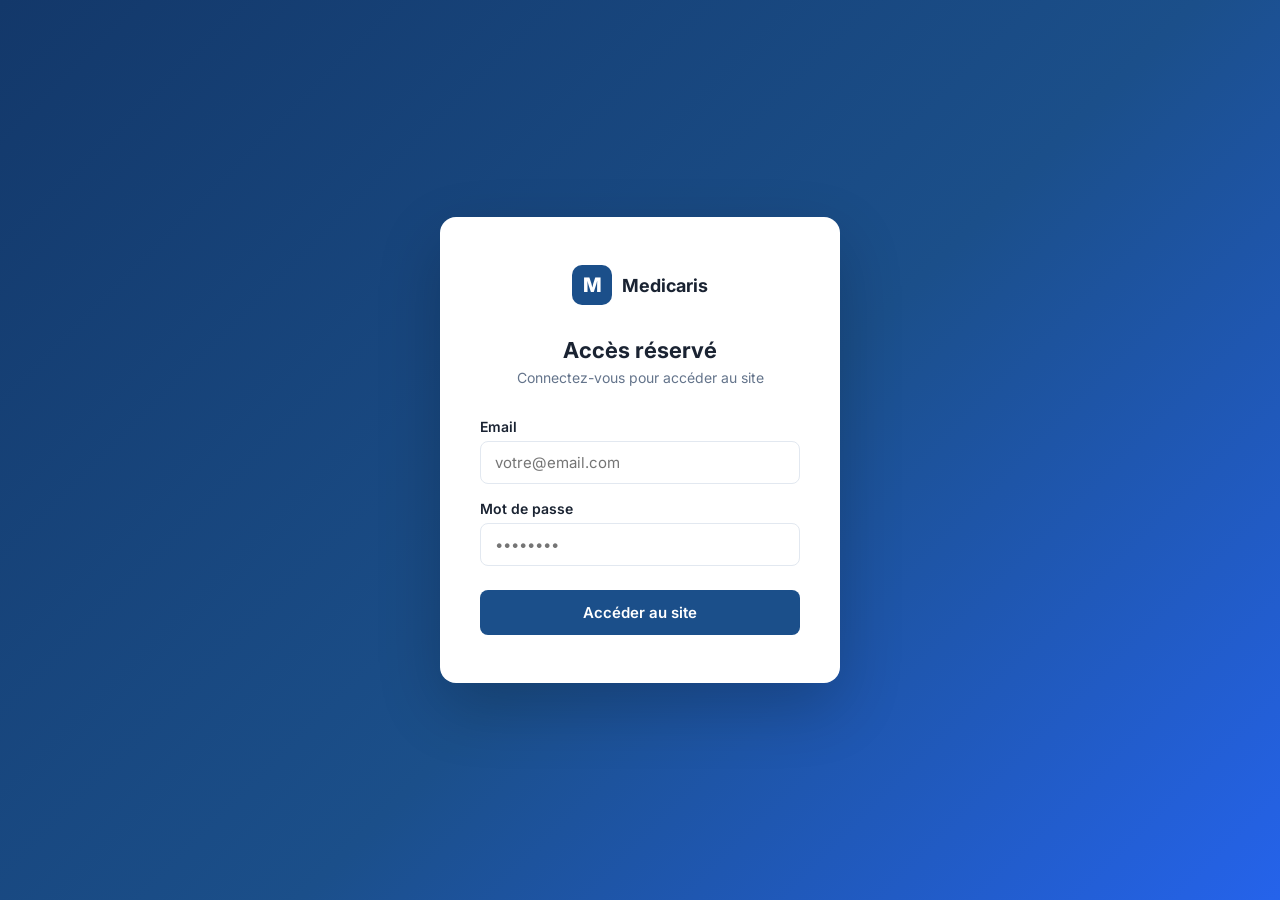
==== login.html @ 0b8a934f "Add login page and protect homepage Page de login sur / avec verification JS, homepage accessible su" ====
<!DOCTYPE html>
<html lang="fr">
<head>
  <meta charset="UTF-8" />
  <meta name="viewport" content="width=device-width, initial-scale=1.0" />
  <title>Accès — Medicaris</title>
  <link rel="preconnect" href="https://fonts.googleapis.com" />
  <link rel="preconnect" href="https://fonts.gstatic.com" crossorigin />
  <link href="https://fonts.googleapis.com/css2?family=Inter:wght@400;500;600;700&display=swap" rel="stylesheet" />
  <style>
    *, *::before, *::after { box-sizing: border-box; margin: 0; padding: 0; }
    body {
      font-family: 'Inter', system-ui, sans-serif;
      min-height: 100vh;
      background: linear-gradient(135deg, #13386A 0%, #1B4F8A 55%, #2563EB 100%);
      display: flex; align-items: center; justify-content: center;
      padding: 24px;
    }
    .card {
      background: #fff; border-radius: 16px;
      padding: 48px 40px; width: 100%; max-width: 400px;
      box-shadow: 0 24px 64px rgba(0,0,0,.2);
    }
    .logo {
      display: flex; align-items: center; gap: 10px;
      margin-bottom: 32px; justify-content: center;
    }
    .logo-mark {
      width: 40px; height: 40px; background: #1B4F8A; color: #fff;
      border-radius: 10px; display: flex; align-items: center; justify-content: center;
      font-size: 1.25rem; font-weight: 800;
    }
    .logo-text { font-size: 1.125rem; font-weight: 700; color: #1A2332; }
    h1 { font-size: 1.375rem; font-weight: 700; color: #1A2332; margin-bottom: 6px; text-align: center; }
    .subtitle { font-size: .875rem; color: #64748B; text-align: center; margin-bottom: 32px; }
    .form-row { display: flex; flex-direction: column; gap: 6px; margin-bottom: 16px; }
    label { font-size: .875rem; font-weight: 600; color: #1A2332; }
    input {
      padding: 11px 14px; border-radius: 8px;
      border: 1.5px solid #E2E8F0;
      font-size: .9375rem; font-family: inherit; color: #1A2332;
      transition: border-color .15s, box-shadow .15s;
      width: 100%;
    }
    input:focus { outline: none; border-color: #1B4F8A; box-shadow: 0 0 0 3px rgba(27,79,138,.12); }
    .btn {
      width: 100%; padding: 13px;
      background: #1B4F8A; color: #fff;
      border: none; border-radius: 8px;
      font-size: .9375rem; font-weight: 600; font-family: inherit;
      cursor: pointer; margin-top: 8px;
      transition: background .15s, transform .1s;
    }
    .btn:hover { background: #13386A; }
    .btn:active { transform: scale(.99); }
    .error {
      display: none; margin-top: 16px;
      background: #FEF2F2; border: 1px solid #FECACA;
      color: #DC2626; border-radius: 8px;
      padding: 10px 14px; font-size: .875rem; text-align: center;
    }
    .error.visible { display: block; }
  </style>
</head>
<body>
  <div class="card">
    <div class="logo">
      <div class="logo-mark">M</div>
      <span class="logo-text">Medicaris</span>
    </div>
    <h1>Accès réservé</h1>
    <p class="subtitle">Connectez-vous pour accéder au site</p>
    <form id="loginForm" novalidate>
      <div class="form-row">
        <label for="email">Email</label>
        <input type="email" id="email" name="email" placeholder="votre@email.com" autocomplete="email" required />
      </div>
      <div class="form-row">
        <label for="password">Mot de passe</label>
        <input type="password" id="password" name="password" placeholder="••••••••" autocomplete="current-password" required />
      </div>
      <button type="submit" class="btn">Accéder au site</button>
      <div class="error" id="errorMsg">Identifiants incorrects. Veuillez réessayer.</div>
    </form>
  </div>
  <script>
    document.getElementById('loginForm').addEventListener('submit', function(e) {
      e.preventDefault();
      var email    = document.getElementById('email').value.trim();
      var password = document.getElementById('password').value;
      var error    = document.getElementById('errorMsg');

      if (email === 'edhem@agencelepanaf.com' && password === 'Iamtheboss21300&') {
        sessionStorage.setItem('med-auth', '1');
        window.location.href = '/accueil';
      } else {
        error.classList.add('visible');
      }
    });

    // Si déjà connecté, aller directement à l'accueil
    if (sessionStorage.getItem('med-auth') === '1') {
      window.location.href = '/accueil';
    }
  </script>
</body>
</html>
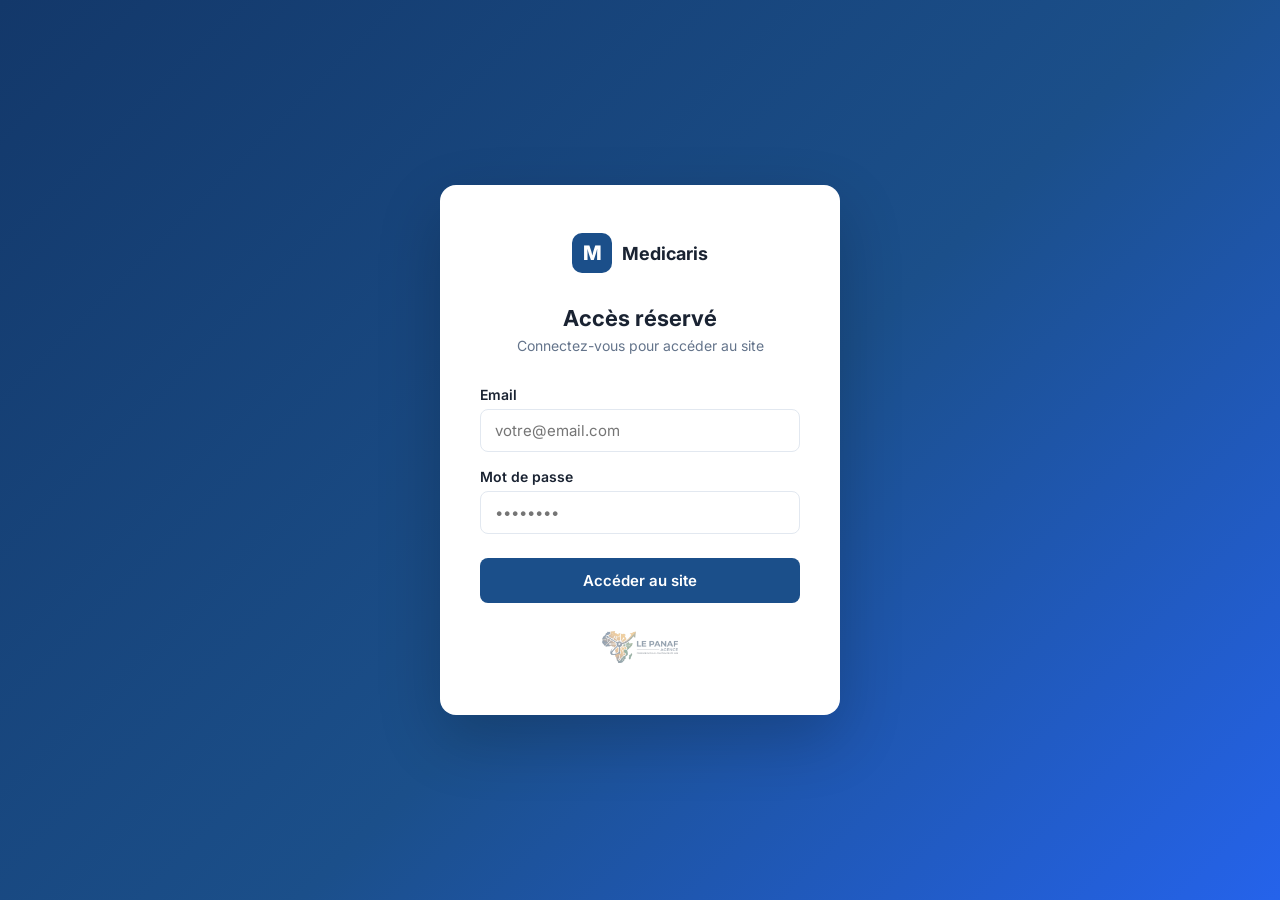
==== commit 532062fe: "Add Le Panaf logo to footer and login page Co-Authored-By: Claude Sonnet 4.6 <noreply@anthropic.com>" ====
--- a/login.html
+++ b/login.html
@@ -82,6 +82,9 @@
       <button type="submit" class="btn">Accéder au site</button>
       <div class="error" id="errorMsg">Identifiants incorrects. Veuillez réessayer.</div>
     </form>
+    <div style="text-align:center; margin-top:28px;">
+      <img src="/img/logomini_le_panaf.png" alt="Agence Le Panaf" style="height:32px; width:auto; opacity:.45;" />
+    </div>
   </div>
   <script>
     document.getElementById('loginForm').addEventListener('submit', function(e) {
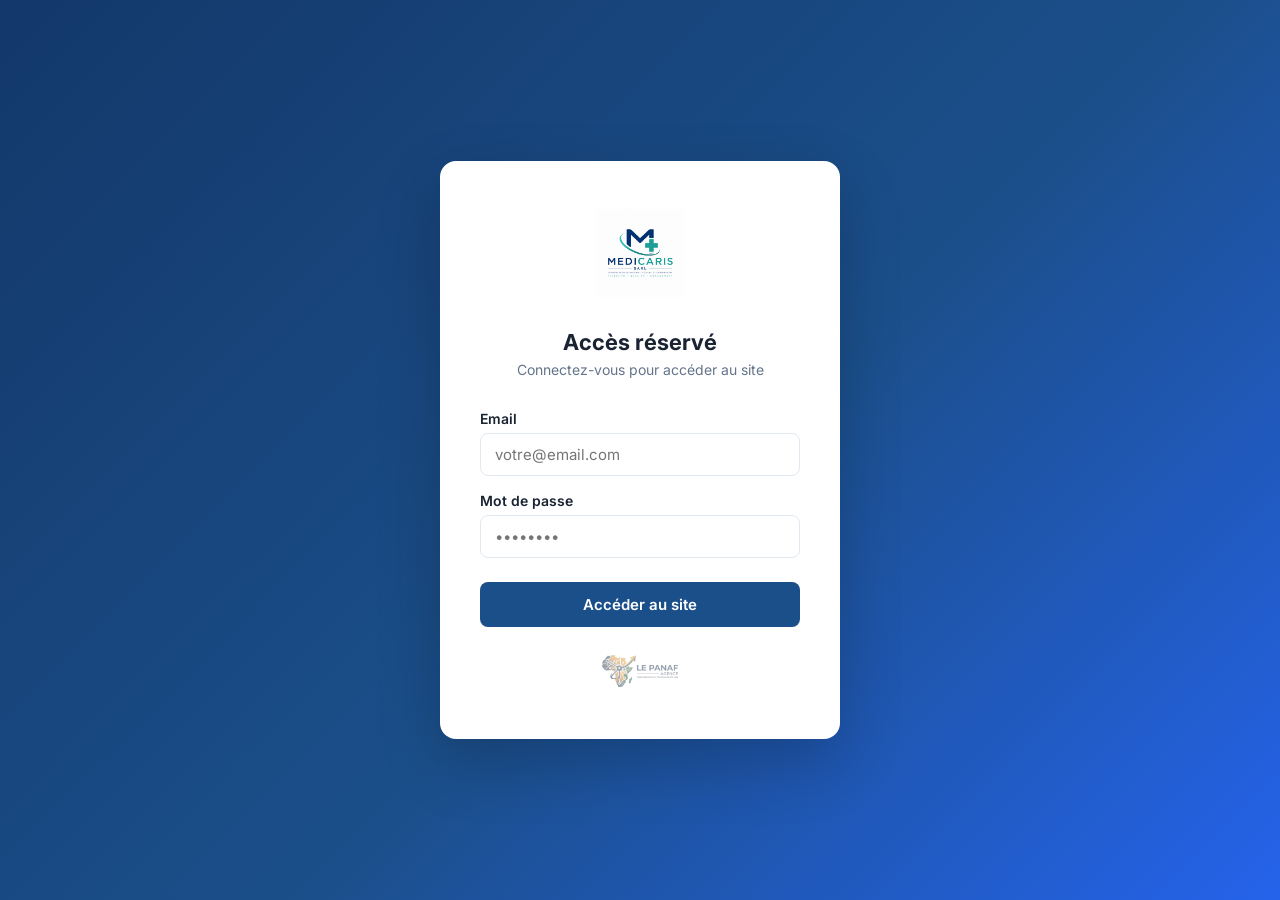
==== commit a7b4232a: "Add Medicaris logo to navbar, footer and login page Co-Authored-By: Claude Sonnet 4.6 <noreply@anthr" ====
--- a/login.html
+++ b/login.html
@@ -65,8 +65,7 @@
 <body>
   <div class="card">
     <div class="logo">
-      <div class="logo-mark">M</div>
-      <span class="logo-text">Medicaris</span>
+      <img src="/img/logo.png" alt="Medicaris SARL" style="height: 88px; width: auto;" />
     </div>
     <h1>Accès réservé</h1>
     <p class="subtitle">Connectez-vous pour accéder au site</p>
@@ -83,7 +82,9 @@
       <div class="error" id="errorMsg">Identifiants incorrects. Veuillez réessayer.</div>
     </form>
     <div style="text-align:center; margin-top:28px;">
-      <img src="/img/logomini_le_panaf.png" alt="Agence Le Panaf" style="height:32px; width:auto; opacity:.45;" />
+      <a href="https://agencelepanaf.com/" target="_blank" rel="noopener">
+        <img src="/img/logomini_le_panaf.png" alt="Agence Le Panaf" style="height:32px; width:auto; opacity:.45; transition:opacity .15s;" onmouseover="this.style.opacity='.8'" onmouseout="this.style.opacity='.45'" />
+      </a>
     </div>
   </div>
   <script>
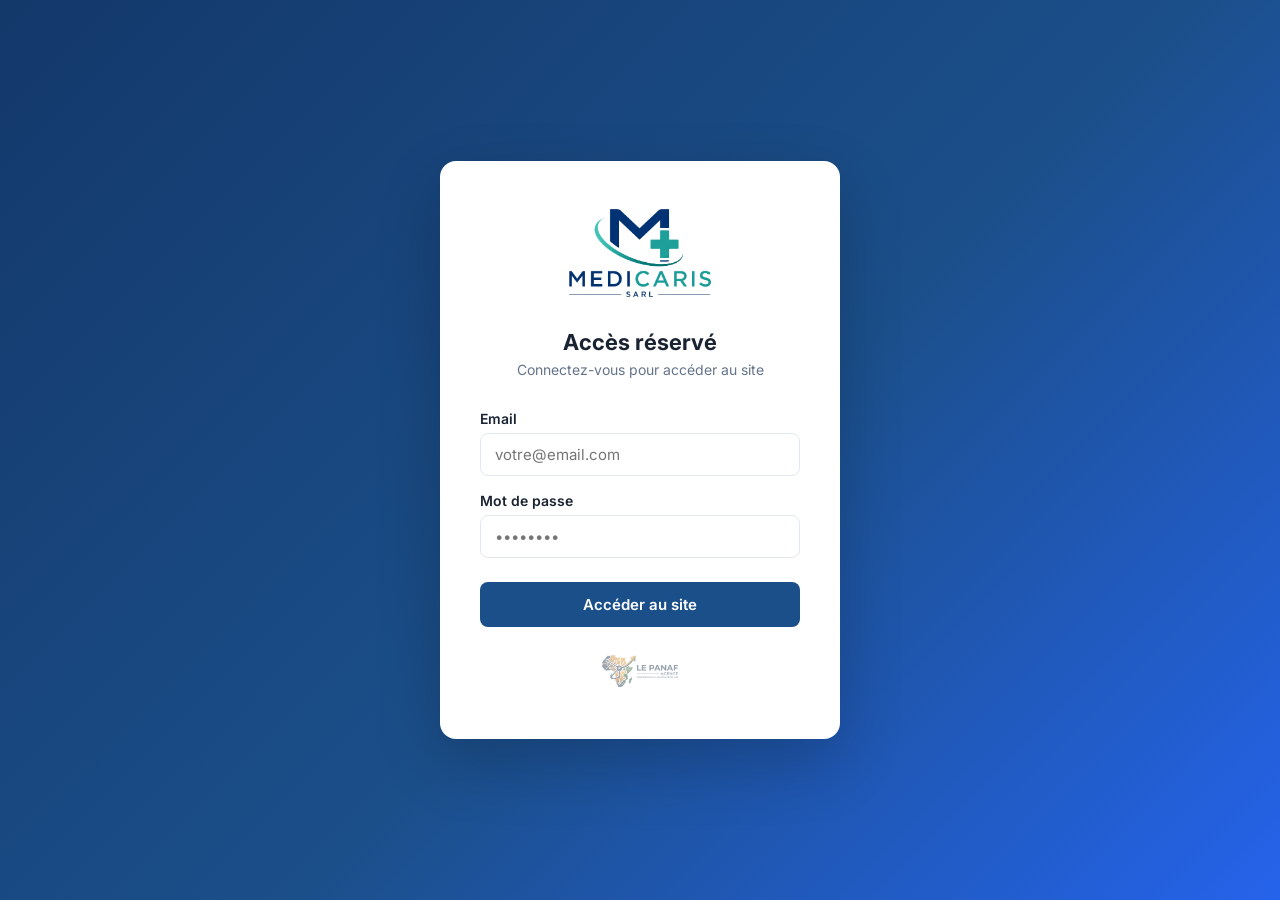
==== commit b9b18caa: "Switch logo from PNG to WebP format Co-Authored-By: Claude Sonnet 4.6 <noreply@anthropic.com>" ====
--- a/login.html
+++ b/login.html
@@ -65,7 +65,7 @@
 <body>
   <div class="card">
     <div class="logo">
-      <img src="/img/logo.png" alt="Medicaris SARL" style="height: 88px; width: auto;" />
+      <img src="/img/logo.webp" alt="Medicaris SARL" style="height: 88px; width: auto;" />
     </div>
     <h1>Accès réservé</h1>
     <p class="subtitle">Connectez-vous pour accéder au site</p>
